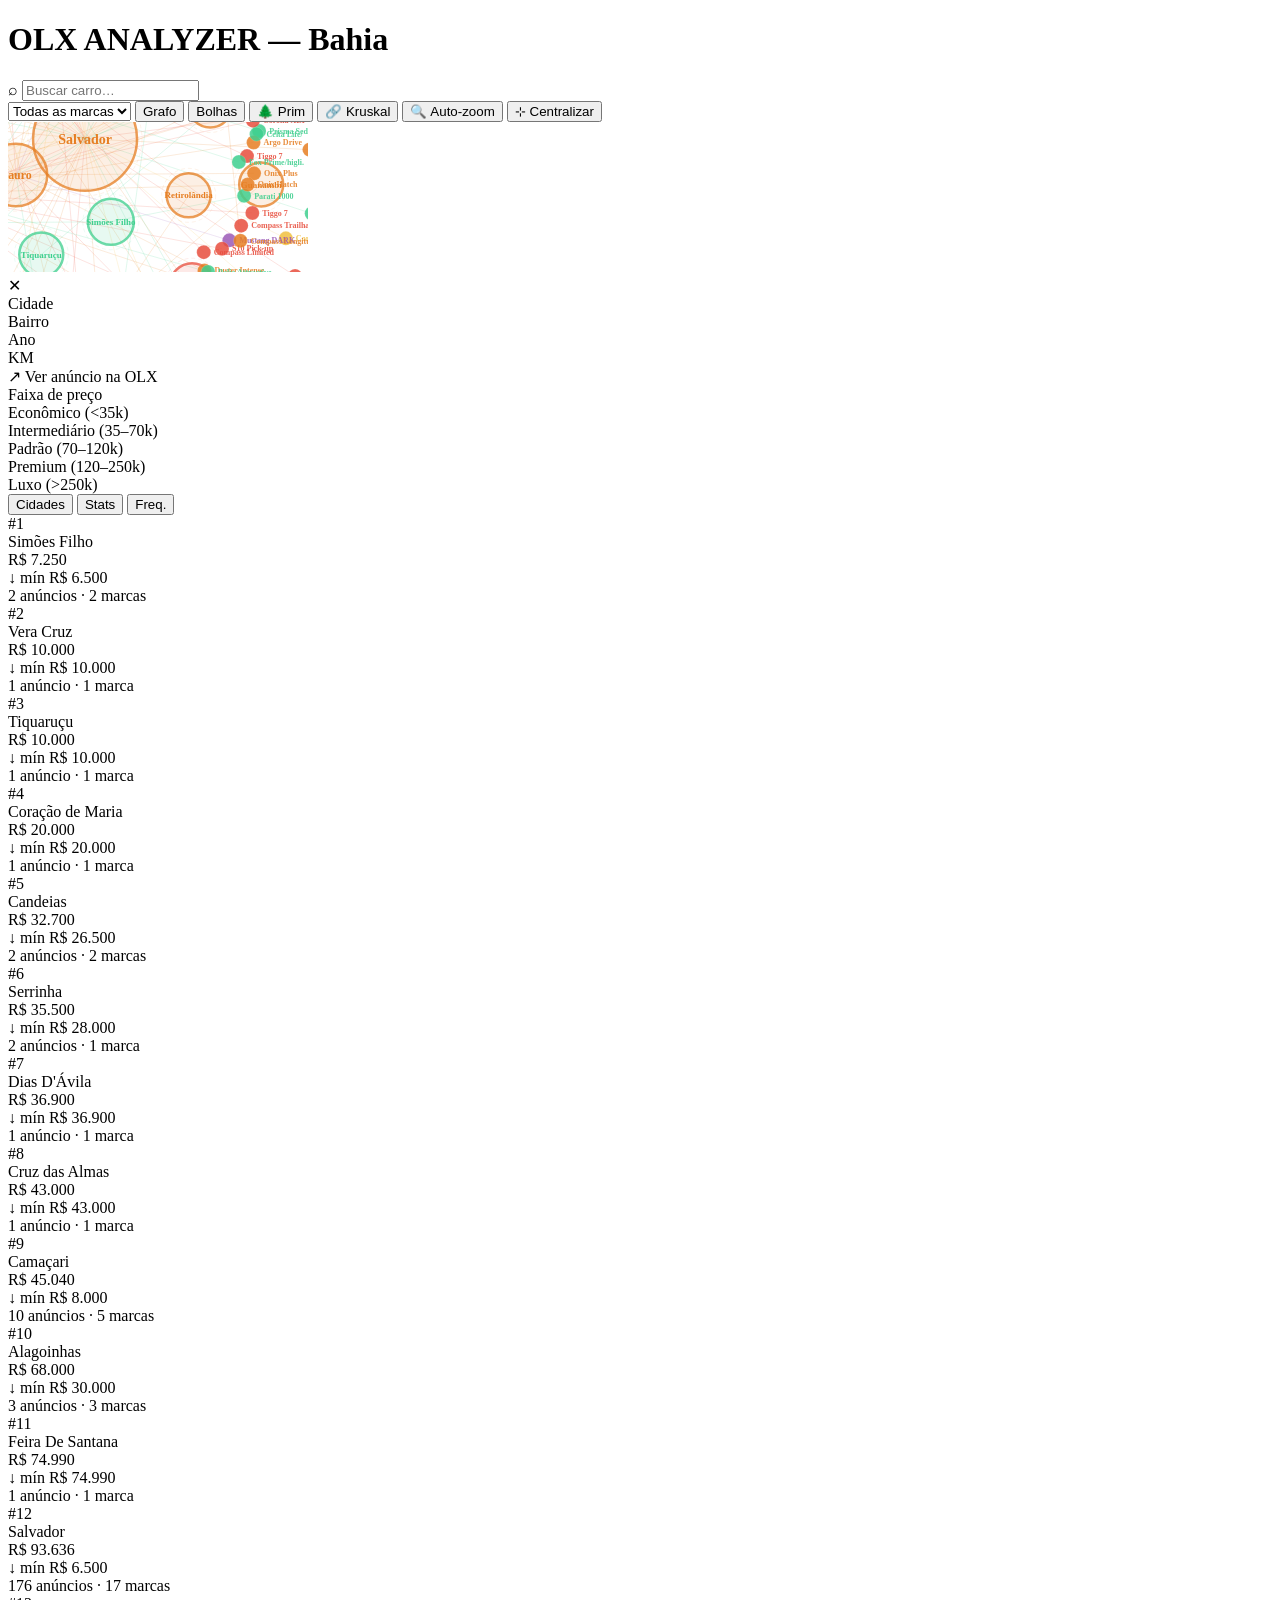
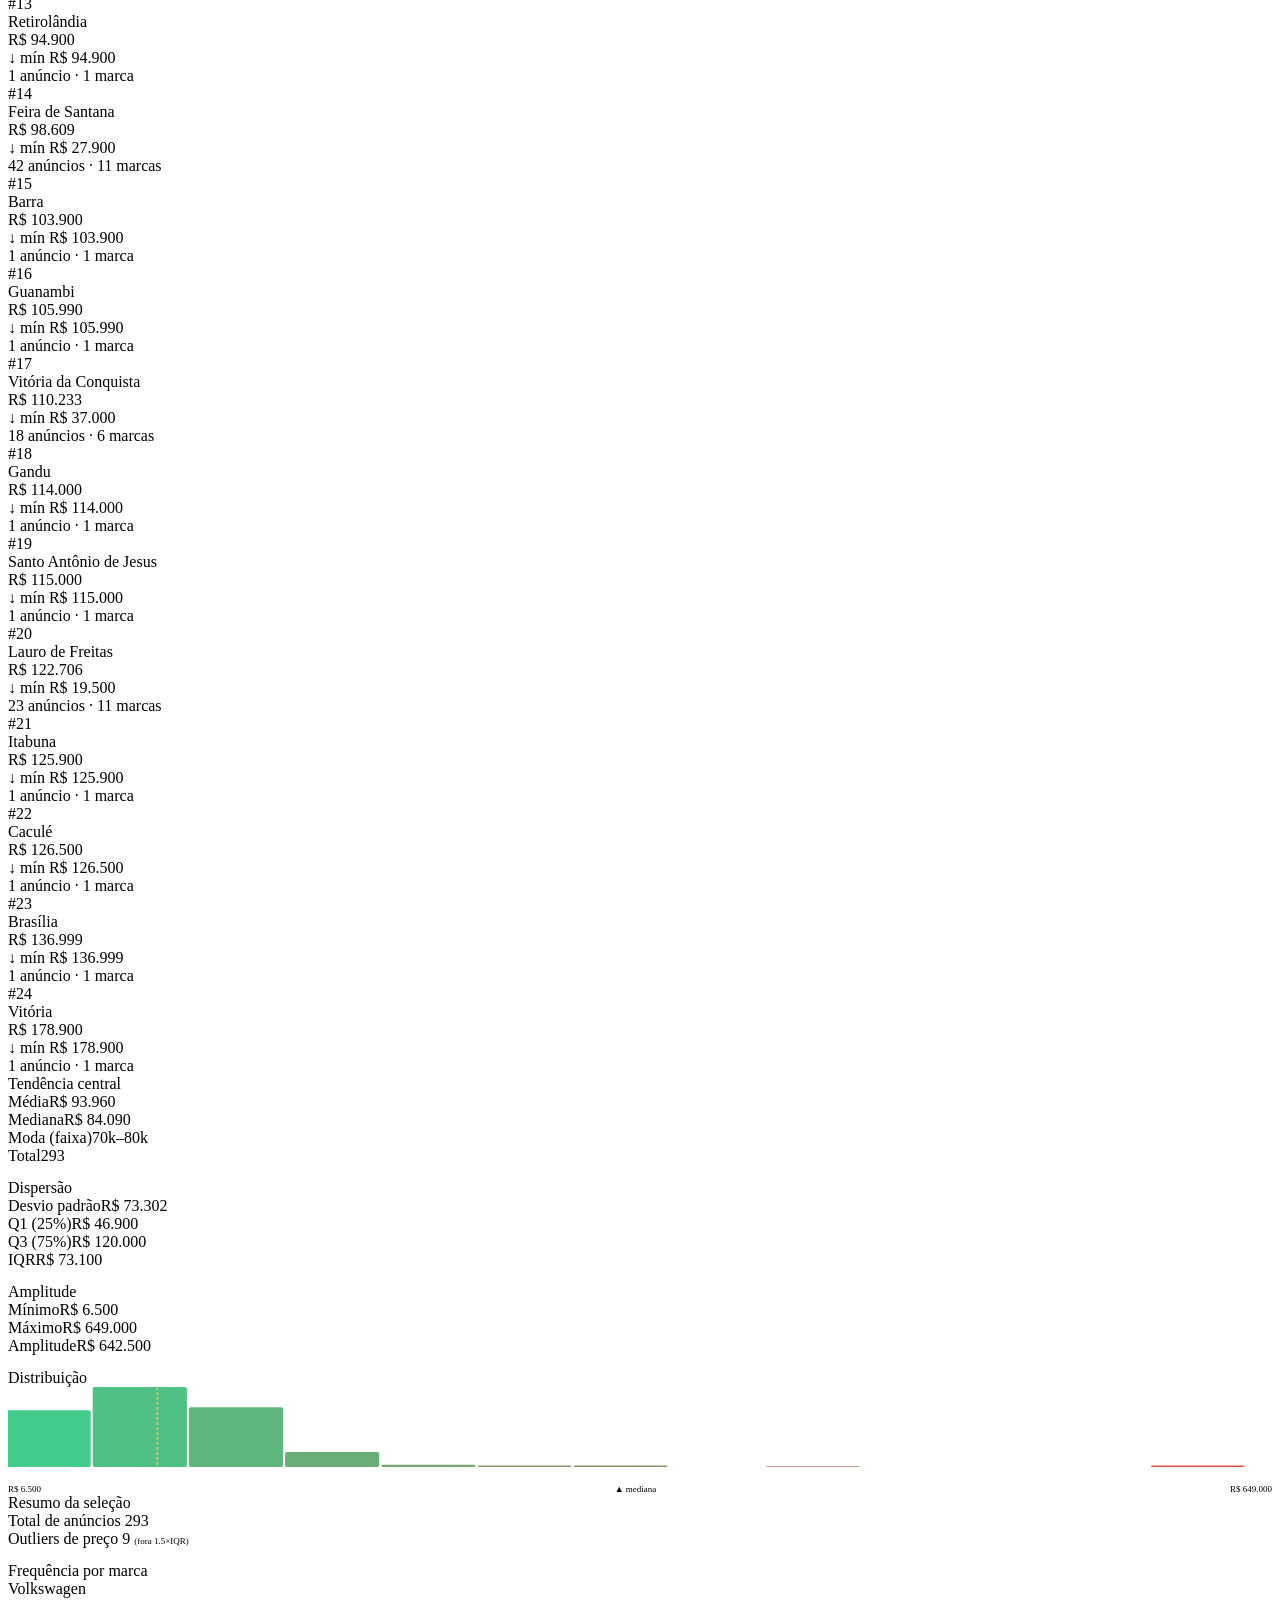
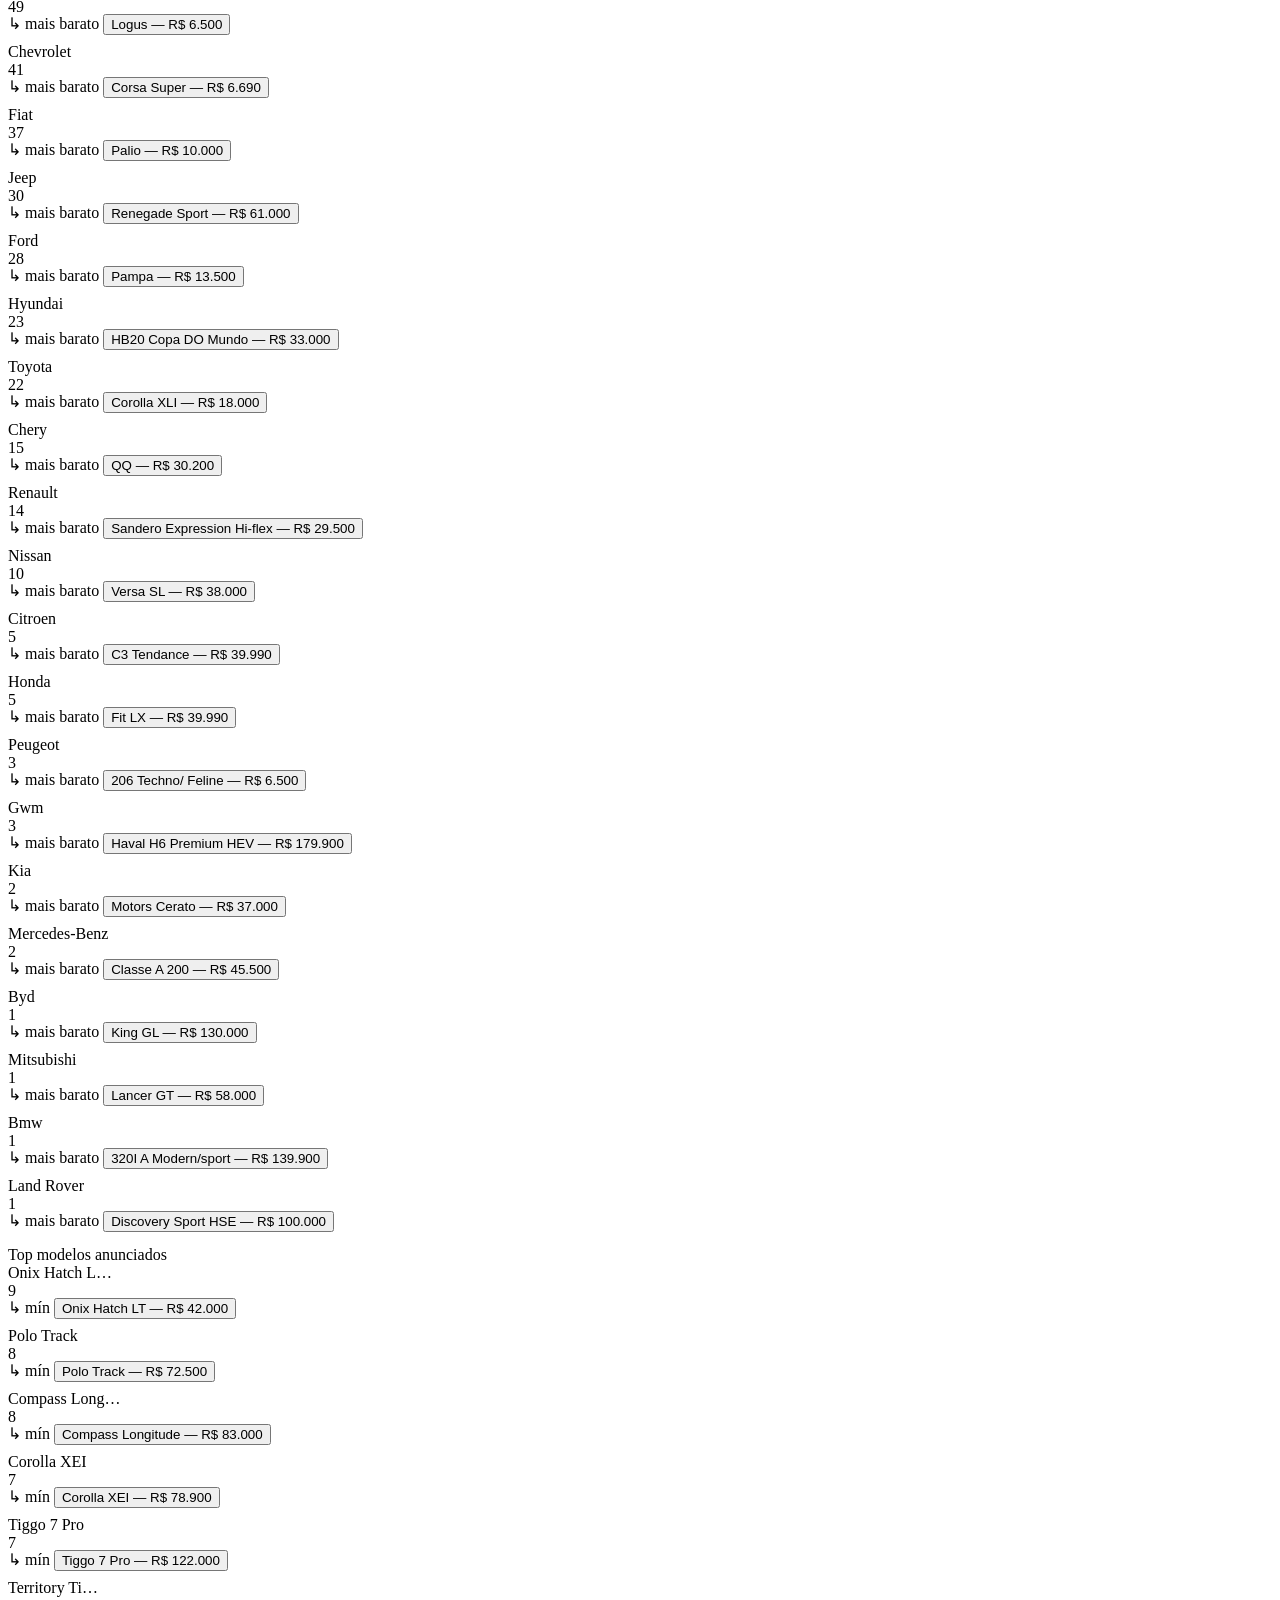
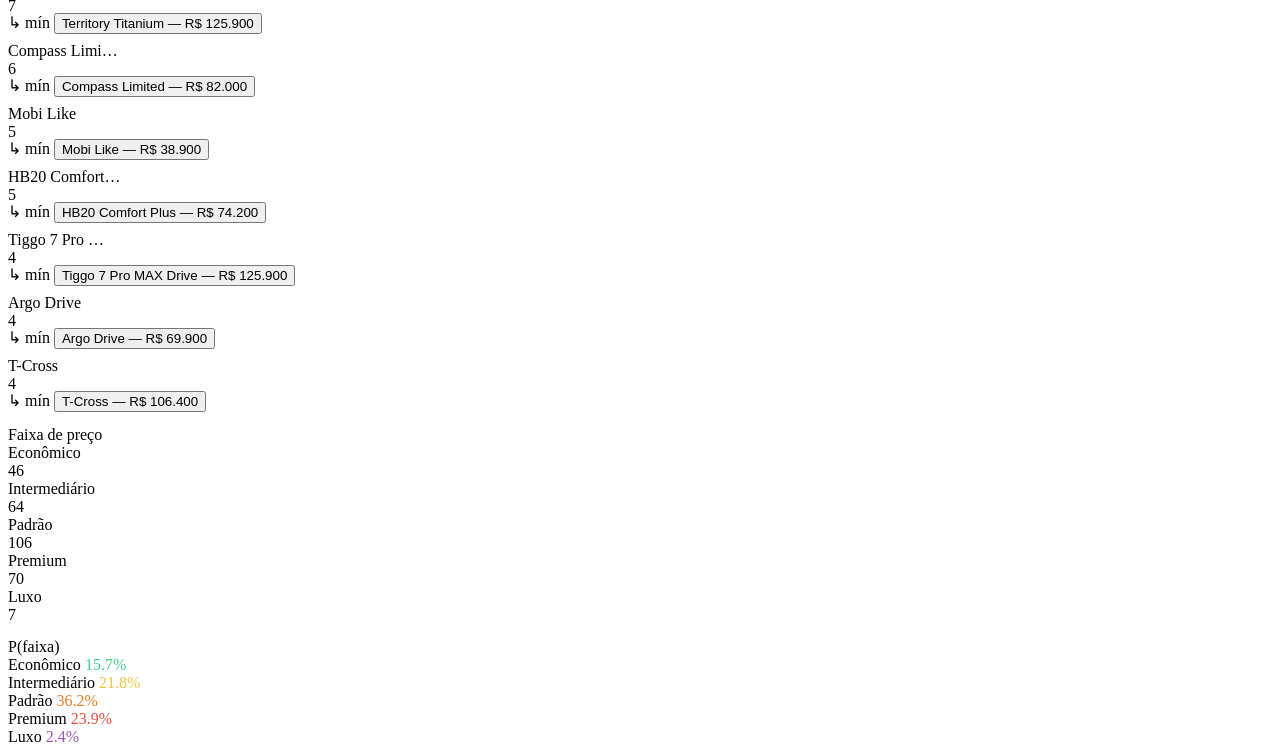
==== index.html @ 77af179e "Reformulação estrutural do projeto" ====
<!doctype html>
<html lang="pt-BR">
  <head>
    <meta charset="UTF-8" />
    <meta
      name="viewport"
      content="width=device-width, initial-scale=1.0, maximum-scale=5.0"
    />
    <meta name="theme-color" content="#0d0f14" />
    <title>OLX Car Analyzer — Bahia</title>
    <script src="js/d3.min.js" defer></script>
    <script src="js/script.js" defer></script>
    <script src="dados_olx.js" defer></script>
    <link rel="stylesheet" href="css/styles.css" />
  </head>
  <body>
    <div id="app">
      <header>
        <h1>OLX ANALYZER <span>— Bahia</span></h1>
        <div class="hdr-controls">
          <div class="search-wrap">
            <span class="search-icon">⌕</span>
            <input type="text" id="searchInput" placeholder="Buscar carro…" />
            <div id="searchResults"></div>
          </div>
          <select id="filterBrand" class="pill-sel">
            <option value="">Todas as marcas</option>
          </select>
          <button class="pill active" data-mode="grafo">Grafo</button>
          <button class="pill" data-mode="bolhas">Bolhas</button>
          <button class="pill pill-algo" id="btnPrim">🌲 Prim</button>
          <button class="pill pill-algo" id="btnKruskal">🔗 Kruskal</button>
          <button
            class="pill active"
            id="btnZoomLock"
            title="Ativar/desativar zoom automático ao clicar numa cidade"
          >
            🔍 Auto-zoom
          </button>
          <button
            class="pill"
            id="btnReset"
            style="display: none; border-color: var(--muted)"
          >
            ✕ Limpar
          </button>
          <button class="pill" id="btnCenter" title="Centralizar grafo">
            ⊹ Centralizar
          </button>
        </div>
      </header>

      <div id="graph-area">
        <svg id="main-svg"></svg>
        <div id="car-detail">
          <span class="cd-close" id="closeDetail">✕</span>
          <div class="cd-marca" id="det-marca"></div>
          <div class="cd-modelo" id="det-modelo"></div>
          <div class="cd-titulo" id="det-titulo"></div>
          <div class="cd-price" id="det-price"></div>
          <div class="cd-row">
            <span class="cd-lbl">Cidade</span
            ><span class="cd-val" id="det-cidade"></span>
          </div>
          <div class="cd-row">
            <span class="cd-lbl">Bairro</span
            ><span class="cd-val" id="det-bairro"></span>
          </div>
          <div class="cd-row">
            <span class="cd-lbl">Ano</span
            ><span class="cd-val" id="det-ano"></span>
          </div>
          <div class="cd-row">
            <span class="cd-lbl">KM</span
            ><span class="cd-val" id="det-km"></span>
          </div>
          <a class="cd-link" id="det-link" target="_blank" rel="nofollow"
            >↗ Ver anúncio na OLX</a
          >
        </div>
        <div id="algo-legend">
          <div class="al-title" id="al-title"></div>
          <div id="al-body"></div>
        </div>
        <div class="tooltip" id="tooltip"></div>
        <div id="legend">
          <div class="leg-title">Faixa de preço</div>
          <div class="leg-row">
            <div class="leg-dot" style="background: #3ecf8e"></div>
            Econômico (&lt;35k)
          </div>
          <div class="leg-row">
            <div class="leg-dot" style="background: #f0c040"></div>
            Intermediário (35–70k)
          </div>
          <div class="leg-row">
            <div class="leg-dot" style="background: #e67e22"></div>
            Padrão (70–120k)
          </div>
          <div class="leg-row">
            <div class="leg-dot" style="background: #e84d3d"></div>
            Premium (120–250k)
          </div>
          <div class="leg-row">
            <div class="leg-dot" style="background: #9b59b6"></div>
            Luxo (&gt;250k)
          </div>
        </div>
      </div>

      <div id="side-panel">
        <div class="section-tab">
          <button class="tab-btn active" data-tab="cidades">Cidades</button>
          <button class="tab-btn" data-tab="estatisticas">Stats</button>
          <button class="tab-btn" data-tab="frequencias">Freq.</button>
        </div>
        <div class="tab-content active" id="tab-cidades"></div>
        <div class="tab-content" id="tab-estatisticas"></div>
        <div class="tab-content" id="tab-frequencias"></div>
      </div>
    </div>
  </body>
</html>
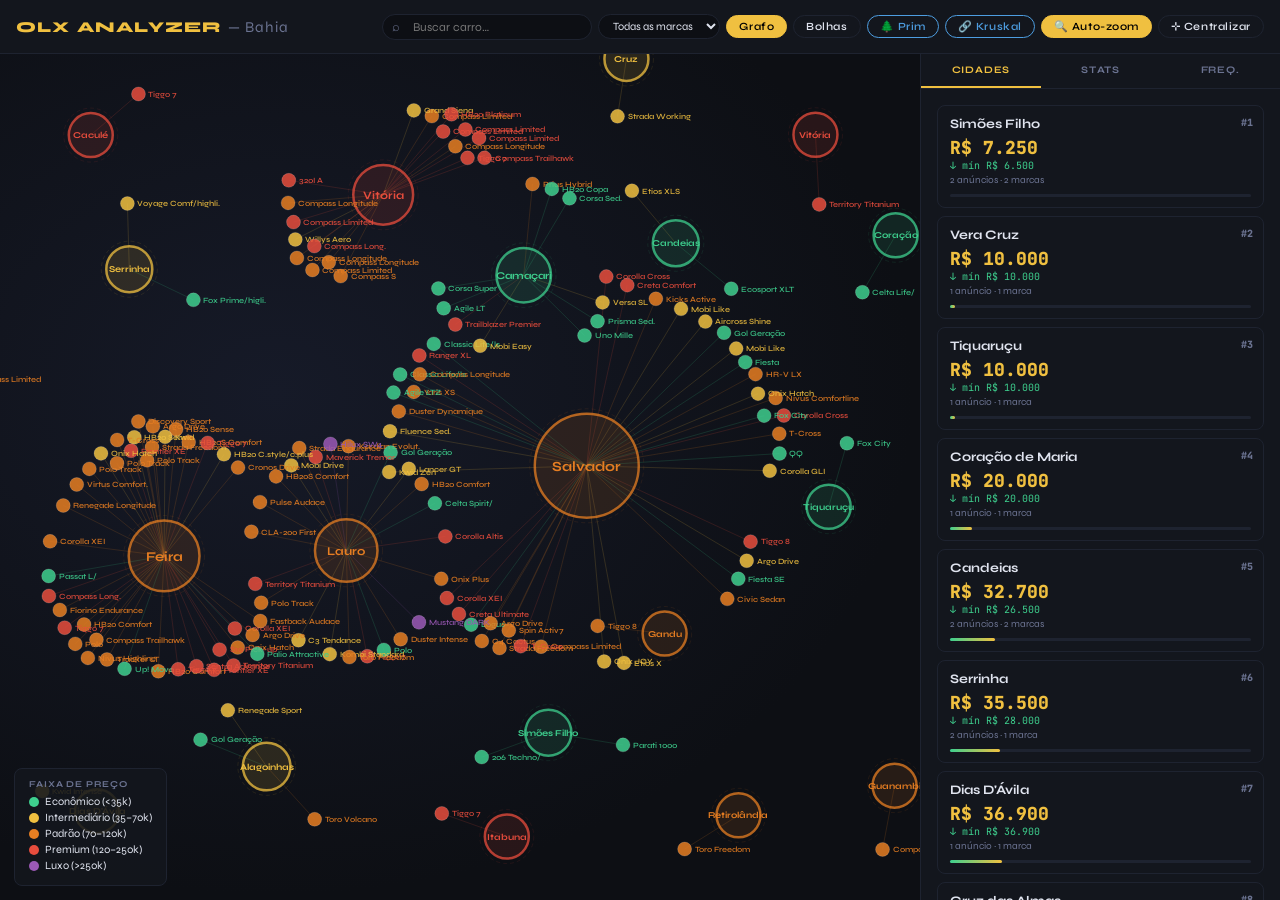
==== commit ab43dbd2: "Add styles for the OLX Car Analyzer interface and reorder script inclusion in index.html - Introduce" ====
--- a/index.html
+++ b/index.html
@@ -9,8 +9,8 @@
     <meta name="theme-color" content="#0d0f14" />
     <title>OLX Car Analyzer — Bahia</title>
     <script src="js/d3.min.js" defer></script>
+    <script src="dados_olx.js" defer></script>
     <script src="js/script.js" defer></script>
-    <script src="dados_olx.js" defer></script>
     <link rel="stylesheet" href="css/styles.css" />
   </head>
   <body>
--- a/css/styles.css
+++ b/css/styles.css
@@ -0,0 +1,840 @@
+@import url("https://fonts.googleapis.com/css2?family=Syne:wght@400;600;700;800&family=JetBrains+Mono:wght@400;500&display=swap");
+:root {
+  --bg: #0d0f14;
+  --panel: #13161d;
+  --border: #1e2330;
+  --accent: #f0c040;
+  --accent2: #3ecf8e;
+  --red: #e84d3d;
+  --blue: #4d9de0;
+  --text: #e0e4ef;
+  --muted: #6b7391;
+  --eco: #3ecf8e;
+  --inter: #f0c040;
+  --padrao: #e67e22;
+  --premium: #e84d3d;
+  --luxo: #9b59b6;
+}
+* {
+  box-sizing: border-box;
+  margin: 0;
+  padding: 0;
+}
+html,
+body {
+  height: 100%;
+  background: var(--bg);
+  color: var(--text);
+  font-family: "Syne", sans-serif;
+  overflow: hidden;
+}
+#app {
+  display: grid;
+  grid-template-columns: 1fr 360px;
+  grid-template-rows: 54px 1fr;
+  height: 100vh;
+}
+
+/* Header */
+header {
+  grid-column: 1/-1;
+  display: flex;
+  align-items: center;
+  padding: 0 16px;
+  border-bottom: 1px solid var(--border);
+  background: var(--panel);
+  gap: 8px;
+}
+header h1 {
+  font-size: 15px;
+  font-weight: 800;
+  letter-spacing: 0.08em;
+  color: var(--accent);
+  white-space: nowrap;
+}
+header h1 span {
+  color: var(--muted);
+  font-weight: 400;
+}
+.hdr-controls {
+  display: flex;
+  align-items: center;
+  gap: 6px;
+  flex: 1;
+  justify-content: flex-end;
+  flex-wrap: wrap;
+}
+.search-wrap {
+  position: relative;
+}
+#searchInput {
+  background: var(--bg);
+  border: 1px solid var(--border);
+  color: var(--text);
+  border-radius: 20px;
+  font-size: 12px;
+  font-family: "Syne", sans-serif;
+  padding: 5px 12px 5px 30px;
+  width: 210px;
+  outline: none;
+  transition: border-color 0.18s;
+}
+#searchInput:focus {
+  border-color: var(--accent);
+}
+.search-icon {
+  position: absolute;
+  left: 10px;
+  top: 50%;
+  transform: translateY(-50%);
+  color: var(--muted);
+  font-size: 13px;
+  pointer-events: none;
+}
+#searchResults {
+  position: absolute;
+  top: calc(100% + 6px);
+  left: 0;
+  right: 0;
+  z-index: 200;
+  background: var(--panel);
+  border: 1px solid var(--border);
+  border-radius: 10px;
+  max-height: 280px;
+  overflow-y: auto;
+  display: none;
+  box-shadow: 0 8px 28px #000c;
+}
+#searchResults::-webkit-scrollbar {
+  width: 4px;
+}
+#searchResults::-webkit-scrollbar-thumb {
+  background: var(--border);
+  border-radius: 2px;
+}
+.sr-item {
+  padding: 8px 14px;
+  cursor: pointer;
+  border-bottom: 1px solid var(--border);
+  transition: background 0.12s;
+}
+.sr-item:last-child {
+  border: none;
+}
+.sr-item:hover {
+  background: #1a1e2e;
+}
+.sr-marca {
+  font-size: 10px;
+  color: var(--muted);
+  font-family: "JetBrains Mono";
+}
+.sr-modelo {
+  font-size: 13px;
+  font-weight: 700;
+}
+.sr-info {
+  font-size: 11px;
+  color: var(--accent2);
+  font-family: "JetBrains Mono";
+  margin-top: 2px;
+}
+.sr-no {
+  padding: 14px;
+  text-align: center;
+  color: var(--muted);
+  font-size: 12px;
+}
+select.pill-sel {
+  padding: 4px 10px;
+  background: var(--bg);
+  border: 1px solid var(--border);
+  color: var(--text);
+  border-radius: 20px;
+  font-size: 11px;
+  font-family: "Syne", sans-serif;
+  outline: none;
+}
+.pill {
+  padding: 4px 12px;
+  border-radius: 20px;
+  font-size: 11px;
+  font-weight: 600;
+  cursor: pointer;
+  border: 1px solid var(--border);
+  background: transparent;
+  color: var(--text);
+  font-family: "Syne", sans-serif;
+  letter-spacing: 0.05em;
+  transition: all 0.18s;
+  white-space: nowrap;
+}
+.pill.active,
+.pill:hover {
+  background: var(--accent);
+  color: #000;
+  border-color: var(--accent);
+}
+.pill-algo {
+  border-color: #4d9de0;
+  color: #4d9de0;
+}
+.pill-algo.active,
+.pill-algo:hover {
+  background: #4d9de0;
+  color: #000;
+  border-color: #4d9de0;
+}
+.pill-algo.prim-active {
+  background: #3ecf8e !important;
+  color: #000 !important;
+  border-color: #3ecf8e !important;
+}
+.pill-algo.kruskal-active {
+  background: #9b59b6 !important;
+  color: #fff !important;
+  border-color: #9b59b6 !important;
+}
+
+/* Graph */
+#graph-area {
+  position: relative;
+  overflow: hidden;
+  background: radial-gradient(ellipse at 30% 40%, #161a28 0%, var(--bg) 70%);
+}
+#graph-area svg {
+  width: 100%;
+  height: 100%;
+}
+
+/* Car detail */
+#car-detail {
+  position: absolute;
+  top: 12px;
+  left: 12px;
+  z-index: 50;
+  background: rgba(19, 22, 29, 0.95);
+  border: 1px solid var(--accent);
+  border-radius: 10px;
+  padding: 12px 16px;
+  min-width: 230px;
+  max-width: 290px;
+  backdrop-filter: blur(6px);
+  display: none;
+}
+.cd-close {
+  float: right;
+  cursor: pointer;
+  color: var(--muted);
+  font-size: 16px;
+  line-height: 1;
+}
+.cd-marca {
+  font-size: 10px;
+  color: var(--muted);
+  font-family: "JetBrains Mono";
+  text-transform: uppercase;
+  letter-spacing: 0.08em;
+}
+.cd-modelo {
+  font-size: 18px;
+  font-weight: 800;
+  color: var(--accent);
+  line-height: 1.2;
+  margin-bottom: 2px;
+}
+.cd-titulo {
+  font-size: 11px;
+  color: var(--muted);
+  margin-bottom: 10px;
+  line-height: 1.4;
+}
+.cd-price {
+  font-size: 24px;
+  font-weight: 800;
+  color: var(--accent2);
+  font-family: "JetBrains Mono";
+  margin-bottom: 10px;
+}
+.cd-row {
+  display: flex;
+  justify-content: space-between;
+  font-size: 11px;
+  padding: 5px 0;
+  border-bottom: 1px solid var(--border);
+}
+.cd-row:last-of-type {
+  border: none;
+}
+.cd-lbl {
+  color: var(--muted);
+}
+.cd-val {
+  font-family: "JetBrains Mono";
+}
+.cd-link {
+  display: block;
+  margin-top: 10px;
+  text-align: center;
+  font-size: 11px;
+  color: var(--blue);
+  text-decoration: none;
+  font-family: "JetBrains Mono";
+  border: 1px solid var(--blue);
+  border-radius: 6px;
+  padding: 5px;
+  transition: all 0.18s;
+}
+.cd-link:hover {
+  background: var(--blue);
+  color: #000;
+}
+
+/* Algo legend */
+#algo-legend {
+  position: absolute;
+  top: 12px;
+  right: 12px;
+  z-index: 50;
+  background: rgba(19, 22, 29, 0.93);
+  border: 1px solid var(--border);
+  border-radius: 10px;
+  padding: 12px 14px;
+  max-width: 230px;
+  display: none;
+  font-size: 11px;
+  line-height: 1.7;
+}
+#algo-legend .al-title {
+  font-size: 12px;
+  font-weight: 800;
+  color: var(--accent);
+  margin-bottom: 6px;
+}
+#algo-legend .al-step {
+  color: var(--muted);
+  font-family: "JetBrains Mono";
+  font-size: 10px;
+}
+#algo-legend .al-cost {
+  color: var(--accent2);
+  font-weight: 700;
+}
+
+.tooltip {
+  position: absolute;
+  pointer-events: none;
+  background: #1a1e2e;
+  border: 1px solid var(--border);
+  border-radius: 8px;
+  padding: 10px 14px;
+  font-size: 12px;
+  font-family: "JetBrains Mono";
+  max-width: 230px;
+  line-height: 1.6;
+  box-shadow: 0 8px 24px rgba(0, 0, 0, 0.5);
+  opacity: 0;
+  transition: opacity 0.15s;
+  z-index: 100;
+}
+.tooltip .tt-title {
+  font-size: 13px;
+  font-weight: 700;
+  font-family: "Syne";
+  color: var(--accent);
+  margin-bottom: 4px;
+}
+
+#legend {
+  position: absolute;
+  bottom: 14px;
+  left: 14px;
+  background: rgba(19, 22, 29, 0.88);
+  border: 1px solid var(--border);
+  border-radius: 8px;
+  padding: 10px 14px;
+  font-size: 11px;
+}
+#legend .leg-title {
+  font-size: 9px;
+  font-weight: 700;
+  letter-spacing: 0.1em;
+  text-transform: uppercase;
+  color: var(--muted);
+  margin-bottom: 6px;
+}
+.leg-row {
+  display: flex;
+  align-items: center;
+  gap: 6px;
+  margin-bottom: 3px;
+}
+.leg-dot {
+  width: 10px;
+  height: 10px;
+  border-radius: 50%;
+  flex-shrink: 0;
+}
+
+/* Side panel */
+#side-panel {
+  border-left: 1px solid var(--border);
+  background: var(--panel);
+  display: flex;
+  flex-direction: column;
+  height: 100%;
+  overflow: hidden;
+}
+#side-panel::-webkit-scrollbar {
+  width: 4px;
+}
+#side-panel::-webkit-scrollbar-thumb {
+  background: var(--border);
+  border-radius: 2px;
+}
+.section-tab {
+  display: flex;
+  border-bottom: 1px solid var(--border);
+  background: var(--panel);
+  flex-shrink: 0;
+}
+.tab-btn {
+  flex: 1;
+  padding: 10px;
+  font-size: 10px;
+  font-weight: 700;
+  letter-spacing: 0.08em;
+  text-transform: uppercase;
+  cursor: pointer;
+  border: none;
+  background: none;
+  color: var(--muted);
+  font-family: "Syne", sans-serif;
+  border-bottom: 2px solid transparent;
+  transition: all 0.18s;
+}
+.tab-btn.active {
+  color: var(--accent);
+  border-bottom-color: var(--accent);
+}
+.tab-content {
+  display: none;
+  padding: 16px;
+  flex: 1;
+  overflow-y: auto;
+  overflow-x: hidden;
+}
+
+.tab-content.active {
+  display: block;
+}
+
+.tab-content::-webkit-scrollbar {
+  width: 5px;
+}
+
+.tab-content::-webkit-scrollbar-track {
+  background: transparent;
+}
+
+.tab-content::-webkit-scrollbar-thumb {
+  background: var(--border);
+  border-radius: 10px;
+}
+
+.tab-content::-webkit-scrollbar-thumb:hover {
+  background: var(--accent);
+}
+.city-card {
+  border: 1px solid var(--border);
+  border-radius: 8px;
+  padding: 10px 12px;
+  margin-bottom: 8px;
+  cursor: pointer;
+  transition: all 0.18s;
+  position: relative;
+}
+.city-card:hover,
+.city-card.selected {
+  border-color: var(--accent);
+  background: #1a1e2e;
+}
+.cc-name {
+  font-size: 13px;
+  font-weight: 700;
+  margin-bottom: 4px;
+}
+.cc-price {
+  font-size: 18px;
+  font-weight: 800;
+  color: var(--accent);
+  font-family: "JetBrains Mono";
+}
+.cc-min {
+  font-size: 10px;
+  color: var(--accent2);
+  font-family: "JetBrains Mono";
+}
+.cc-count {
+  font-size: 10px;
+  color: var(--muted);
+  margin-top: 2px;
+}
+.cc-bar {
+  height: 3px;
+  border-radius: 2px;
+  margin-top: 8px;
+  background: var(--border);
+}
+.cc-bar-fill {
+  height: 100%;
+  border-radius: 2px;
+  background: linear-gradient(90deg, var(--accent2), var(--accent));
+}
+.rank-badge {
+  position: absolute;
+  right: 10px;
+  top: 10px;
+  font-size: 10px;
+  font-weight: 800;
+  color: var(--muted);
+  font-family: "JetBrains Mono";
+}
+.stat-row {
+  display: flex;
+  justify-content: space-between;
+  align-items: baseline;
+  padding: 6px 0;
+  border-bottom: 1px solid var(--border);
+  font-size: 12px;
+}
+.stat-row:last-child {
+  border: none;
+}
+.stat-label {
+  color: var(--muted);
+}
+.stat-val {
+  font-family: "JetBrains Mono";
+  font-weight: 600;
+}
+.stat-val.green {
+  color: var(--eco);
+}
+.stat-val.yellow {
+  color: var(--accent);
+}
+.stat-val.red {
+  color: var(--red);
+}
+.sec-hdr {
+  font-size: 10px;
+  font-weight: 700;
+  letter-spacing: 0.1em;
+  text-transform: uppercase;
+  color: var(--muted);
+  padding: 12px 0 6px;
+  border-bottom: 1px solid var(--border);
+  margin-bottom: 10px;
+}
+.freq-row {
+  display: flex;
+  align-items: center;
+  gap: 8px;
+  margin-bottom: 6px;
+  font-size: 11px;
+}
+.freq-label {
+  width: 88px;
+  color: var(--muted);
+  white-space: nowrap;
+  overflow: hidden;
+  text-overflow: ellipsis;
+  font-family: "JetBrains Mono";
+}
+.freq-track {
+  flex: 1;
+  background: var(--border);
+  border-radius: 2px;
+  height: 10px;
+  overflow: hidden;
+}
+
+.freq-fill {
+  height: 100%;
+  border-radius: 2px;
+  max-width: 100%;
+}
+.freq-count {
+  width: 24px;
+  text-align: right;
+  color: var(--muted);
+  font-family: "JetBrains Mono";
+}
+.faixa-badge {
+  display: inline-block;
+  padding: 2px 7px;
+  border-radius: 4px;
+  font-size: 9px;
+  font-weight: 700;
+  letter-spacing: 0.06em;
+  text-transform: uppercase;
+  font-family: "JetBrains Mono";
+}
+.f-eco {
+  background: #1a3d2e;
+  color: var(--eco);
+}
+.f-inter {
+  background: #3d3210;
+  color: var(--inter);
+}
+.f-pad {
+  background: #3d2a10;
+  color: var(--padrao);
+}
+.f-prem {
+  background: #3d1a1a;
+  color: var(--premium);
+}
+.f-luxo {
+  background: #2a1a3d;
+  color: var(--luxo);
+}
+.no-data {
+  color: var(--muted);
+  font-size: 12px;
+  padding: 20px 0;
+  text-align: center;
+}
+.data-warn {
+  background: #3d3210;
+  border: 1px solid var(--inter);
+  border-radius: 8px;
+  padding: 16px;
+  margin: 40px auto;
+  max-width: 440px;
+  font-size: 12px;
+  color: var(--inter);
+  text-align: center;
+  line-height: 1.7;
+}
+.data-warn code {
+  background: #0007;
+  padding: 2px 6px;
+  border-radius: 4px;
+}
+.cheap-row:hover .stat-val {
+  color: var(--accent2) !important;
+}
+
+/* ── Botão zoom lock ── */
+#btnZoomLock {
+  border-color: var(--muted);
+  color: var(--muted);
+}
+#btnZoomLock.active {
+  background: var(--accent);
+  color: #000;
+  border-color: var(--accent);
+}
+#btnZoomLock:not(.active):hover {
+  background: rgba(107, 115, 145, 0.18);
+  color: var(--text);
+}
+
+/* ── Card-botão do carro mais barato na aba Freq ── */
+.cheap-btn {
+  display: inline-flex;
+  align-items: center;
+  gap: 6px;
+  background: rgba(62, 207, 142, 0.08);
+  border: 1px solid rgba(62, 207, 142, 0.25);
+  border-radius: 6px;
+  padding: 4px 10px 4px 8px;
+  cursor: pointer;
+  color: var(--eco);
+  font-family: "JetBrains Mono", monospace;
+  font-size: 10px;
+  font-weight: 600;
+  text-align: left;
+  transition:
+    background 0.15s,
+    border-color 0.15s,
+    color 0.15s,
+    transform 0.1s;
+  white-space: nowrap;
+  overflow: hidden;
+  text-overflow: ellipsis;
+  max-width: 190px;
+  line-height: 1.3;
+}
+.cheap-btn::before {
+  content: "↗";
+  font-size: 11px;
+  flex-shrink: 0;
+  opacity: 0.7;
+}
+.cheap-btn:hover {
+  background: rgba(62, 207, 142, 0.18);
+  border-color: var(--eco);
+  color: #fff;
+  transform: translateY(-1px);
+}
+.cheap-btn:active {
+  transform: translateY(0);
+}
+
+/* ═══════════════════════════════════════════════════════════════════
+   MOBILE  (≤ 768px) — layout empilhado, painel deslizante inferior
+   ═══════════════════════════════════════════════════════════════════ */
+@media (max-width: 768px) {
+  html,
+  body {
+    overflow: hidden;
+    touch-action: pan-x pan-y;
+  }
+
+  #app {
+    grid-template-columns: 1fr;
+    grid-template-rows: auto 1fr auto;
+    height: 100dvh;
+  }
+
+  /* ── Header ── */
+  header {
+    flex-wrap: wrap;
+    height: auto;
+    padding: 8px 12px;
+    gap: 6px;
+  }
+  header h1 {
+    font-size: 13px;
+  }
+  .hdr-controls {
+    width: 100%;
+    justify-content: flex-start;
+    gap: 5px;
+    overflow-x: auto;
+    padding-bottom: 2px;
+    flex-wrap: nowrap;
+    scrollbar-width: none;
+  }
+  .hdr-controls::-webkit-scrollbar {
+    display: none;
+  }
+  #searchInput {
+    width: 150px;
+    font-size: 11px;
+  }
+  .pill,
+  select.pill-sel {
+    font-size: 10px;
+    padding: 3px 9px;
+  }
+
+  /* ── Graph ocupa toda a tela disponível ── */
+  #graph-area {
+    grid-column: 1;
+    grid-row: 2;
+    position: relative;
+  }
+
+  /* ── Side panel: drawer deslizante no bottom ── */
+  #side-panel {
+    grid-column: 1;
+    grid-row: 3;
+    border-left: none;
+    border-top: 1px solid var(--border);
+    height: 42vh;
+    max-height: 42vh;
+    overflow: hidden;
+    display: flex;
+    flex-direction: column;
+    /* Permite arrastar para expandir */
+    resize: vertical;
+  }
+
+  .tab-content {
+    padding: 10px 12px;
+  }
+
+  /* ── Car detail card: full-width no mobile ── */
+  #car-detail {
+    top: auto;
+    bottom: 44vh; /* logo acima do painel */
+    left: 8px;
+    right: 8px;
+    max-width: none;
+    min-width: 0;
+  }
+
+  /* ── Algo legend: full-width ── */
+  #algo-legend {
+    top: auto;
+    bottom: calc(44vh + 8px);
+    right: 8px;
+    left: auto;
+    max-width: 220px;
+  }
+
+  /* ── Legenda de preço: ícones menores ── */
+  #legend {
+    bottom: calc(44vh + 8px);
+    left: 8px;
+    padding: 7px 10px;
+    font-size: 9px;
+  }
+  .leg-dot {
+    width: 8px;
+    height: 8px;
+  }
+
+  /* ── Tooltip: maior área de toque ── */
+  .tooltip {
+    font-size: 11px;
+    max-width: 190px;
+  }
+
+  /* ── Tabs ── */
+  .tab-btn {
+    font-size: 9px;
+    padding: 8px 4px;
+  }
+
+  /* ── City cards menores ── */
+  .cc-price {
+    font-size: 15px;
+  }
+  .city-card {
+    padding: 8px 10px;
+  }
+
+  /* ── Botões cheap: largura total ── */
+  .cheap-btn {
+    max-width: 100%;
+  }
+}
+
+/* Telas muito pequenas (≤ 480px) */
+@media (max-width: 480px) {
+  #searchInput {
+    width: 120px;
+  }
+  header h1 span {
+    display: none;
+  } /* esconde "— Bahia" */
+  #side-panel {
+    height: 38vh;
+    max-height: 38vh;
+  }
+  #car-detail {
+    bottom: 40vh;
+  }
+  #legend {
+    bottom: calc(40vh + 8px);
+  }
+  #algo-legend {
+    bottom: calc(40vh + 8px);
+  }
+}
